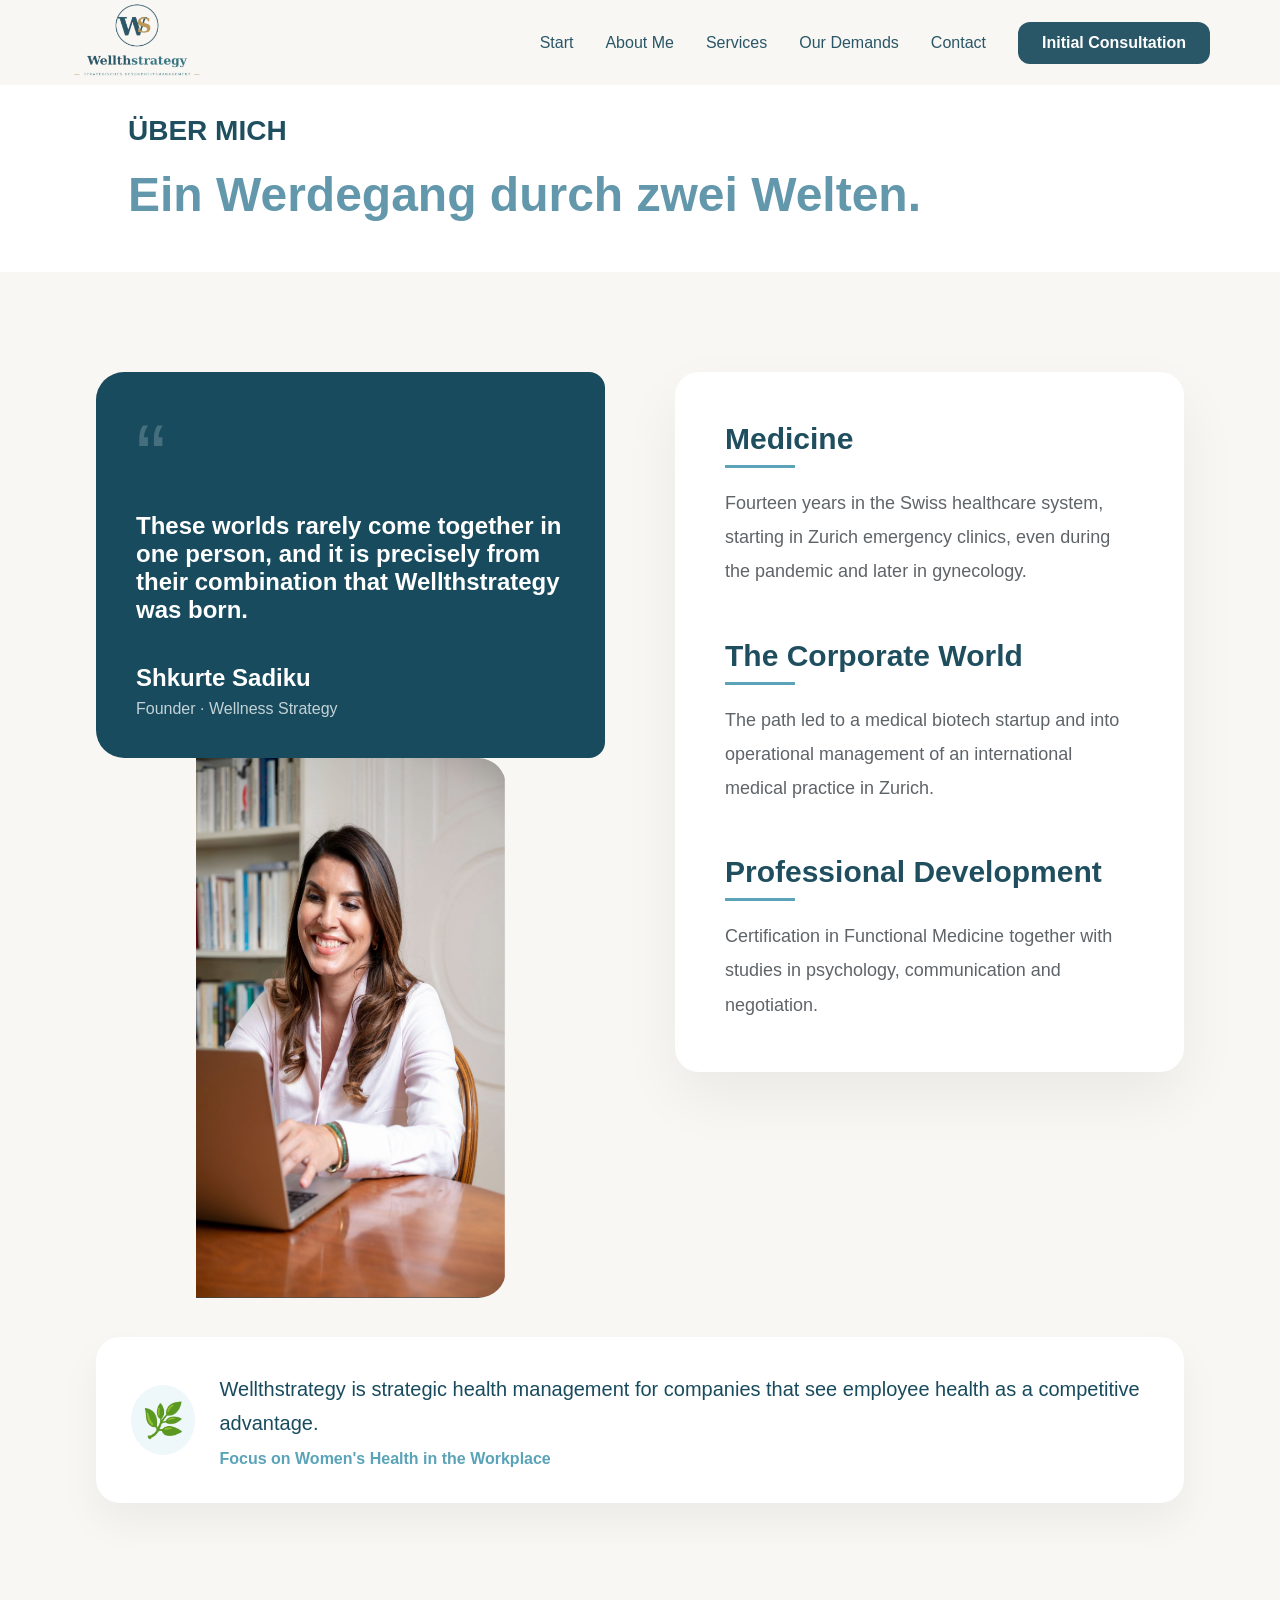
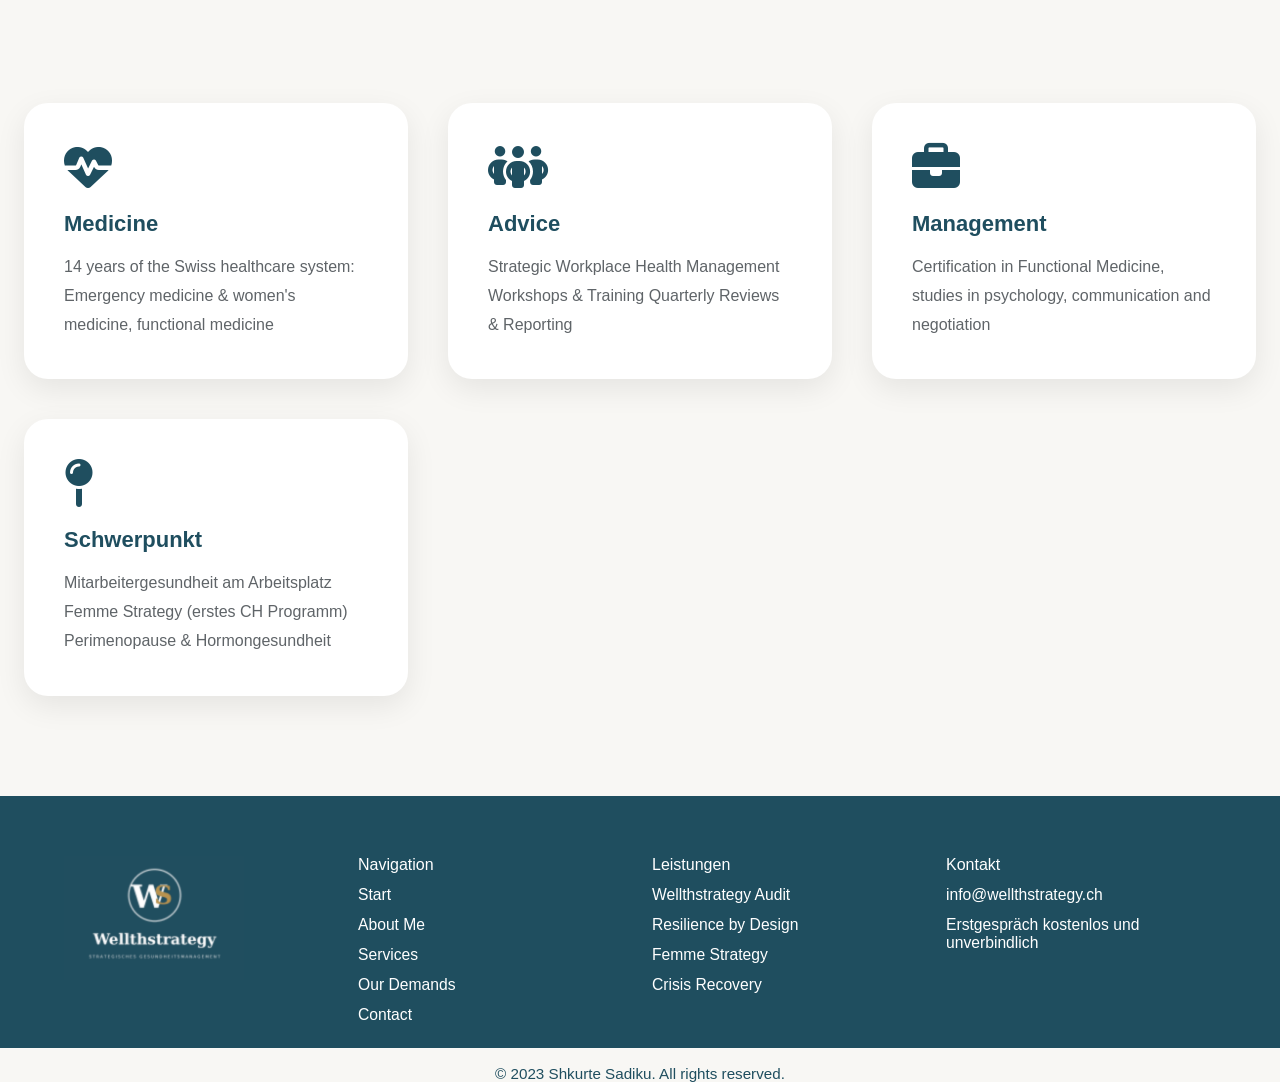
==== about.html @ 0d8b5132 "finished about page" ====
<!DOCTYPE html>
<html lang="en">

<head>
    <meta charset="UTF-8">
    <meta name="viewport" content="width=device-width, initial-scale=1.0">
    <title>WellthStrategy</title>
    <link rel="stylesheet" href="./css/style.css">
    <link rel="preconnect" href="https://fonts.googleapis.com">
    <link rel="preconnect" href="https://fonts.gstatic.com" crossorigin>
    <link href="https://fonts.googleapis.com/css2?family=Inter:wght@400;500;600;700;800&display=swap" rel="stylesheet">
    <link rel="stylesheet" href="https://cdnjs.cloudflare.com/ajax/libs/font-awesome/6.5.1/css/all.min.css" />
</head>

<body>

    <header class="header">
        <div class="logo">
            <img src="./images/Screenshot 2026-07-01 at 15.23.48.png" alt="Logo">
        </div>
        <input type="checkbox" id="menu-toggle" class="menu-checkbox">
        <label for="menu-toggle" class="menu-toggle" aria-label="Open navigation">
            <i class="fa-solid fa-bars"></i>
        </label>
        <div class="navBar">
            <div class="container">
                <div class="row">
                    <div class="col">
                        <a href="./index.html">Start</a>
                        <a href="./about.html">About Me</a>
                        <a href="./services.html">Services</a>
                        <a href="./demands.html">Our Demands</a>
                        <a href="./contact.html">Contact</a>

                        <a href="./contact.html" class="btn">Initial Consultation</a>
                    </div>
                </div>
            </div>
        </div>
    </header>

    <div class="about">
        <h2>ÜBER MICH</h2>
        <h1>Ein Werdegang durch zwei Welten.</h1>
    </div>



    <section class="about-founder">
        <div class="container">

            <!-- LEFT SIDE -->
            <div class="left">

                <div class="quote-card">
                    <span class="quote-icon">“</span>

                    <h2>
                        These worlds rarely come together in one person,
                        and it is precisely from their combination that
                        Wellthstrategy was born.
                    </h2>

                    <div class="author">
                        <h3>Shkurte Sadiku</h3>
                        <p>Founder · Wellness Strategy</p>
                    </div>
                </div>



                <div class="image-card">
                    <img src="./images/Screenshot 2026-07-01 at 15.16.20.png" alt="Shkurte Sadiku">
                </div>




            </div>

            <!-- RIGHT SIDE -->
            <div class="right">

                <div class="content-box">

                    <div class="section">
                        <h3>Medicine</h3>

                        <p>
                            Fourteen years in the Swiss healthcare system,
                            starting in Zurich emergency clinics, even during
                            the pandemic and later in gynecology.
                        </p>
                    </div>

                    <div class="section">
                        <h3>The Corporate World</h3>

                        <p>
                            The path led to a medical biotech startup and
                            into operational management of an international
                            medical practice in Zurich.
                        </p>
                    </div>

                    <div class="section">
                        <h3>Professional Development</h3>

                        <p>
                            Certification in Functional Medicine together
                            with studies in psychology, communication and
                            negotiation.
                        </p>
                    </div>

                </div>


            </div>

        </div>


        <div class="mission-card">

            <div class="icon">
                🌿
            </div>

            <div>

                <p>
                    Wellthstrategy is strategic health management
                    for companies that see employee health as
                    a competitive advantage.
                </p>

                <small>
                    Focus on Women's Health in the Workplace
                </small>

            </div>

        </div>
    </section>



    <section class="skills">
        <div class="container">
            <div class="row">
                <div class="col">
                    <i class="fa-solid fa-heart-pulse"></i>
                    <h4>medicine</h4>
                    <p>14 years of the Swiss healthcare system:
                        Emergency medicine & women's medicine,
                        functional medicine</p>

                </div>
                <div class="col">
                    <i class="fa-solid fa-people-group"></i>
                    <h4>Advice</h4>
                    <p>Strategic Workplace Health Management
                        Workshops & Training
                        Quarterly Reviews & Reporting</p>
                </div>
                <div class="col">
                    <i class="fa-solid fa-briefcase"></i>
                    <h4>Management </h4>
                    <p>Certification in Functional Medicine, studies in psychology, communication and negotiation</p>
                </div>
                <div class="col">
                    <i class="fa-solid fa-map-pin"></i>
                    <h4>Schwerpunkt</h4>
                    <p>Mitarbeitergesundheit am Arbeitsplatz
                        Femme Strategy (erstes CH Programm)
                        Perimenopause & Hormongesundheit</p>
                </div>
            </div>
        </div>
    </section>
    




    <footer>
        <div class="container">
            <div class="row">
                <div class="col">
                    <img src="./images/Screenshot 2026-07-01 at 18.29.43.png" alt="Logo">
                </div>
                <div class="col">Navigation
                    <a href="./index.html">Start</a>
                    <a href="./about.html">About Me</a>
                    <a href="./services.html">Services</a>
                    <a href="./demands.html">Our Demands</a>
                    <a href="./contact.html">Contact</a>


                </div>
                <div class="col">Leistungen
                    <a href="./services.html">Wellthstrategy Audit</a>
                    <a href="./services.html">Resilience by Design</a>
                    <a href="./services.html">Femme Strategy</a>
                    <a href="./services.html">Crisis Recovery</a>
                </div>
                <div class="col">Kontakt
                    <p>info@wellthstrategy.ch</p>
                    <p>Erstgespräch kostenlos und unverbindlich</p>
                </div>
            </div>
        </div>




    </footer>
    <div class="rights">
        <p>&copy; 2023 Shkurte Sadiku. All rights reserved.</p>
    </div>





</body>

</html>
---- css/style.css ----
* {
  font-family: "Satoshi", sans-serif;
  margin: 0;
  padding: 0;
  box-sizing: border-box;
}

.header {
  display: flex;
  justify-content: space-between;
  align-items: center;
  position: sticky;
  top: 0;
  z-index: 1000;
  background-color: #f8f7f4;
  opacity: 0.95;
  padding: 0 70px;
}
.header .logo {
  width: 130px;
  height: 85px;
}
.header .logo img {
  width: 100%;
  height: 100%;
}
.header .navBar .col {
  display: flex;
  align-items: center;
  justify-content: space-between;
  gap: 2rem;
}
.header .navBar a {
  text-decoration: none;
  color: #1f4e5f;
  font-weight: 500;
  transition: color 0.3s ease;
  position: relative;
  display: inline-block;
}
.header .navBar a::after {
  content: "";
  position: absolute;
  bottom: -2px;
  left: 50%;
  width: 0;
  height: 2px;
  background-color: #1c4858;
  transition: all 0.3s ease;
  transform: translateX(-50%);
}
.header .navBar a:hover {
  color: #1c4858;
}
.header .navBar a:hover::after {
  width: 100%;
}
.header .navBar .btn {
  display: inline-block;
  padding: 12px 24px;
  background-color: #1f4e5f;
  color: #fff;
  border-radius: 12px;
  text-decoration: none;
  font-weight: 600;
  transition: all 0.3s ease;
}
.header .navBar .btn:hover {
  background-color: #1c4858;
  color: #fff;
  transform: translateY(-2px);
}

.menu-checkbox {
  display: none;
}

.menu-toggle {
  display: none;
  color: #1f4e5f;
  cursor: pointer;
  font-size: 1.7rem;
}

.introduction .container {
  padding: 0 70px;
}
.introduction .container .row {
  display: flex;
  justify-content: space-between;
  align-items: center;
  gap: 2rem;
  margin-top: 5rem;
}
.introduction .container .row .col {
  flex: 1;
}
.introduction .container .row .col h2 {
  font-size: 16px;
  color: #898787;
  margin-bottom: 1rem;
}
.introduction .container .row .col h1 {
  font-size: 3rem;
  color: #1f4e5f;
  margin-bottom: 1rem;
}
.introduction .container .row .col h1 span {
  color: #6397ab;
}
.introduction .container .row .col p {
  font-size: 1.2rem;
  color: #333;
  line-height: 1.6;
}
.introduction .container .row .col .btn {
  display: inline-block;
  padding: 12px 24px;
  background-color: #1f4e5f;
  color: #fff;
  border-radius: 12px;
  text-decoration: none;
  font-weight: 600;
  transition: all 0.3s ease;
}
.introduction .container .row .col .btn:hover {
  background-color: #1c4858;
  color: #fff;
  transform: translateY(-2px);
}
.introduction .container .row .col .btnn {
  border: 2px solid #1f4e5f;
  color: #1f4e5f;
  padding: 12px 24px;
  border-radius: 12px;
  text-decoration: none;
  font-weight: 600;
  transition: all 0.3s ease;
}
.introduction .container .row .col .btnn:hover {
  background-color: #1c4858;
  color: #fff;
  transform: translateY(-2px);
}
.introduction .container .row img {
  width: 700px;
  height: 470px;
}

.causes {
  background-color: #f8f7f4;
  padding: 6rem 0;
}
.causes .conatiner {
  width: 80%;
  margin: 0 auto;
}
.causes .conatiner h2 {
  font-size: 2.5rem;
  color: #1f4e5f;
  text-align: center;
  margin-bottom: 2rem;
}
.causes .conatiner .row {
  display: grid;
  grid-template-columns: repeat(4, minmax(0, 1fr));
  gap: 1.5rem;
}
.causes .conatiner .row .col {
  background: #ffffff;
  border-radius: 30px;
  padding: 2.2rem;
  box-shadow: 0 18px 50px rgba(31, 78, 95, 0.08);
  min-height: 280px;
  display: flex;
  flex-direction: column;
  justify-content: space-between;
  transition: transform 0.3s ease, box-shadow 0.3s ease;
}
.causes .conatiner .row .col:hover {
  transform: translateY(-8px);
  box-shadow: 0 26px 60px rgba(31, 78, 95, 0.12);
}
.causes .conatiner .row .col i {
  font-size: 2.2rem;
  color: #1f4e5f;
  margin-bottom: 1rem;
  text-align: center;
}
.causes .conatiner .row .col h2 {
  font-size: 2rem;
  color: #1f4e5f;
  margin-bottom: 1rem;
}
.causes .conatiner .row .col p {
  font-size: 1rem;
  color: #333;
  line-height: 1.7;
  margin-bottom: 1rem;
  text-align: center;
}
.causes .conatiner .row .col p span {
  color: #6397ab;
  font-weight: 700;
}
.causes .conatiner .row .col h6 {
  font-size: 0.95rem;
  color: #898787;
  margin-top: 1rem;
}

.services {
  background-color: #f8f7f4;
  padding: 6rem 0;
}
.services h6 {
  font-size: 0.9rem;
  color: #1f4e5f;
  text-transform: uppercase;
  letter-spacing: 2px;
  margin-bottom: 1rem;
  text-align: center;
}
.services .container {
  width: 80%;
  margin: 0 auto;
}
.services .container .button a {
  text-decoration: none;
  color: #f8f7f4;
  background-color: #1f4e5f;
  padding: 12px 24px;
  border-radius: 12px;
  font-weight: 600;
  transition: all 0.3s ease;
  display: grid;
  justify-items: center;
  margin-top: 40px;
}
.services .container .button a:hover {
  background-color: #1c4858;
  color: #fff;
  transform: translateY(-2px);
}
.services .container h2 {
  font-size: 2.8rem;
  color: #1f4e5f;
  margin-bottom: 2rem;
  text-align: center;
  line-height: 1.1;
}
.services .container .row {
  display: grid;
  grid-template-columns: repeat(4, minmax(0, 1fr));
  gap: 1.75rem;
  margin-top: 2rem;
}
.services .container .row .col {
  background: #ffffff;
  border-radius: 30px;
  padding: 2.2rem;
  box-shadow: 0 18px 50px rgba(31, 78, 95, 0.08);
  transition: transform 0.3s ease, box-shadow 0.3s ease;
  display: flex;
  flex-direction: column;
  gap: 1rem;
}
.services .container .row .col:hover {
  transform: translateY(-8px);
  box-shadow: 0 26px 60px rgba(31, 78, 95, 0.12);
}
.services .container .row .col p:first-of-type {
  color: #6397ab;
  font-weight: 700;
  font-size: 0.95rem;
  letter-spacing: 0.6px;
  text-transform: uppercase;
  margin-bottom: 0.5rem;
}
.services .container .row .col h4 {
  color: #1f4e5f;
  font-size: 1.5rem;
  margin: 0;
  line-height: 1.2;
}
.services .container .row .col p {
  color: #4a4a4a;
  line-height: 1.8;
  font-size: 0.98rem;
  margin: 0;
}

.line {
  color: #1f4e5f;
  background-color: #fff;
  padding: 20px 0;
  display: flex;
  justify-content: center;
  align-items: center;
  font-weight: 600;
}
.line span {
  font-size: 1.2rem;
  color: #1f4e5f;
}

.hero {
  background: radial-gradient(circle at top, #1f4e5f, #f8f7f4);
  color: white;
  min-height: 100vh;
  display: flex;
  align-items: center;
  justify-content: center;
  padding: 20px;
}
.hero__container {
  max-width: 1400px;
  margin: 0 auto;
  text-align: center;
}
.hero__top {
  margin-bottom: 60px;
}
.hero__top .small-title {
  letter-spacing: 2px;
  font-size: 12px;
  opacity: 0.7;
}
.hero__top h1 {
  font-size: 48px;
  line-height: 1.2;
}
.hero__top h1 span {
  color: #1f4e5f;
}
.hero__top p {
  max-width: 600px;
  margin: 20px auto;
  opacity: 0.8;
}
.hero__center {
  position: relative;
  display: grid;
  grid-template-columns: 1fr 300px 1fr;
  grid-template-rows: 1fr 1fr;
  align-items: center;
  gap: 40px;
  min-height: 500px;
}
.hero__image {
  grid-column: 2;
  grid-row: 1/span 2;
  position: relative;
  z-index: 2;
}
.hero__image img {
  display: flex;
  justify-content: center;
  align-items: center;
  width: 280px;
  border-radius: 20px;
  box-shadow: 0 20px 50px rgba(0, 0, 0, 0.4);
}
.hero .card {
  background: rgba(255, 255, 255, 0.06);
  padding: 20px;
  border-radius: 14px;
  text-align: left;
  backdrop-filter: blur(10px);
  max-width: 260px;
}
.hero .card h3 {
  margin: 10px 0 5px;
  font-size: 16px;
}
.hero .card p {
  font-size: 13px;
  opacity: 0.8;
}
.hero .card .icon {
  width: 35px;
  height: 35px;
  border-radius: 50%;
  background: rgba(127, 211, 255, 0.2);
  display: flex;
  align-items: center;
  justify-content: center;
}
.hero .card--leftTop {
  grid-column: 1;
  grid-row: 1;
}
.hero .card--leftBottom {
  grid-column: 1;
  grid-row: 2;
}
.hero .card--rightTop {
  grid-column: 3;
  grid-row: 1;
}
.hero .card--rightBottom {
  grid-column: 3;
  grid-row: 2;
}
.hero__bottom {
  margin-top: 60px;
}
.hero__bottom .btn {
  text-decoration: none;
  color: #fff;
  background: #1f4e5f;
  border: none;
  padding: 14px 28px;
  border-radius: 30px;
  font-weight: bold;
  cursor: pointer;
  transition: 0.3s;
}
.hero__bottom .btn:hover {
  background: #1c4858;
}

.values {
  padding: 100px 0;
  position: relative;
  background: linear-gradient(135deg, #1f4e5f 0%, #f8f7f4 100%);
  color: #f6fbff;
  overflow: hidden;
}
.values::before {
  content: "";
  position: absolute;
  inset: 0;
  background: radial-gradient(circle at top left, rgba(127, 211, 255, 0.18), transparent 45%);
  pointer-events: none;
}
.values .container {
  position: relative;
  z-index: 1;
  max-width: 1200px;
  margin: 0 auto;
  padding: 0 24px;
}
.values .row {
  display: grid;
  grid-template-columns: 1.1fr 0.9fr;
  gap: 32px;
  align-items: start;
}
.values .col {
  background: rgba(255, 255, 255, 0.06);
  border: 1px solid rgba(255, 255, 255, 0.12);
  border-radius: 24px;
  padding: 36px;
  backdrop-filter: blur(12px);
  box-shadow: 0 20px 50px rgba(0, 0, 0, 0.25);
}
.values h2 {
  margin-bottom: 16px;
  font-size: clamp(2rem, 3.4vw, 2.6rem);
  font-weight: 700;
  color: #ffffff;
}
.values p {
  margin: 0;
  font-size: 1rem;
  line-height: 1.8;
  color: rgba(246, 251, 255, 0.84);
}
.values ul {
  list-style: none;
  padding: 0;
  margin: 0;
  display: grid;
  gap: 14px;
}
.values li {
  padding: 16px 18px;
  border-radius: 16px;
  background: rgba(255, 255, 255, 0.05);
  border-left: 3px solid #7fd7ff;
  color: rgba(246, 251, 255, 0.9);
  line-height: 1.7;
}
.values li strong {
  display: block;
  margin-bottom: 4px;
  color: #1f4e5f;
  font-weight: 700;
}

footer {
  background: #1f4e5f;
  color: #ffffff;
  padding: 60px 0 24px;
}
footer .container {
  max-width: 1200px;
  margin: 0 auto;
  padding: 0 24px;
}
footer .row {
  display: grid;
  grid-template-columns: repeat(4, minmax(0, 1fr));
  gap: 24px;
  align-items: start;
}
footer .col {
  display: flex;
  flex-direction: column;
  gap: 12px;
}
footer .col img {
  max-width: 180px;
  height: auto;
  display: block;
}
footer .col a,
footer .col p {
  color: #ffffff;
  text-decoration: none;
  font-size: 0.98rem;
}
footer .col a:hover {
  text-decoration: underline;
}
footer .col > a {
  display: block;
}
footer .col > p {
  margin: 0;
}

.rights {
  border-top: 1px solid rgba(255, 255, 255, 0.18);
  background-color: #f8f7f4;
  padding-top: 16px;
  text-align: center;
}
.rights p {
  margin: 0;
  color: #1f4e5f;
  font-size: 0.95rem;
}

@media (max-width: 1100px) {
  .header {
    padding: 0 32px;
  }
  .header .navBar .col {
    gap: 1.2rem;
  }
  .header .navBar .btn {
    padding: 10px 18px;
  }
  .introduction .container {
    padding: 0 32px;
  }
  .introduction .container .row img {
    width: 100%;
    max-width: 560px;
    height: auto;
  }
  .causes .conatiner,
  .services .container {
    width: 90%;
  }
  .causes .conatiner .row,
  .services .container .row {
    grid-template-columns: repeat(2, minmax(0, 1fr));
  }
  .hero__center {
    grid-template-columns: 1fr 260px 1fr;
    gap: 24px;
  }
}
@media (max-width: 768px) {
  .header {
    padding: 0 20px;
    min-height: 76px;
  }
  .header .logo {
    width: 105px;
    height: 68px;
  }
  .header .menu-toggle {
    display: flex;
    align-items: center;
    justify-content: center;
    width: 44px;
    height: 44px;
    border: 1px solid rgba(31, 78, 95, 0.18);
    border-radius: 10px;
    background: #ffffff;
  }
  .header .navBar {
    position: absolute;
    top: 100%;
    left: 0;
    width: 100%;
    background: #f8f7f4;
    box-shadow: 0 18px 38px rgba(31, 78, 95, 0.12);
    max-height: 0;
    overflow: hidden;
    transition: max-height 0.3s ease;
  }
  .header .navBar .container,
  .header .navBar .row {
    width: 100%;
  }
  .header .navBar .col {
    flex-direction: column;
    align-items: stretch;
    gap: 0;
    padding: 12px 20px 22px;
  }
  .header .navBar a {
    width: 100%;
    padding: 14px 0;
    border-bottom: 1px solid rgba(31, 78, 95, 0.12);
  }
  .header .navBar a::after {
    display: none;
  }
  .header .navBar .btn {
    margin-top: 12px;
    text-align: center;
    border-bottom: 0;
  }
  .header .menu-checkbox:checked ~ .navBar {
    max-height: 430px;
  }
  .introduction .container {
    padding: 0 20px;
  }
  .introduction .container .row {
    flex-direction: column;
    align-items: flex-start;
    margin-top: 2.5rem;
  }
  .introduction .container .row .col {
    width: 100%;
  }
  .introduction .container .row .col h1 {
    font-size: 2.2rem;
  }
  .introduction .container .row .col p {
    font-size: 1rem;
  }
  .introduction .container .row .col .btn,
  .introduction .container .row .col .btnn {
    display: block;
    width: 100%;
    margin-top: 12px;
    text-align: center;
  }
  .introduction .container .row img {
    width: 100%;
    height: auto;
  }
  .causes,
  .services {
    padding: 4rem 0;
  }
  .causes .conatiner {
    width: 90%;
  }
  .causes .conatiner h2 {
    font-size: 2rem;
  }
  .causes .conatiner .row {
    grid-template-columns: 1fr;
  }
  .causes .conatiner .row .col {
    min-height: auto;
    padding: 1.6rem;
    border-radius: 20px;
  }
  .services .container {
    width: 90%;
  }
  .services .container h2 {
    font-size: 2rem;
  }
  .services .container .row {
    grid-template-columns: 1fr;
  }
  .services .container .row .col {
    padding: 1.6rem;
    border-radius: 20px;
  }
  .line {
    padding: 16px 20px;
    text-align: center;
  }
  .hero {
    min-height: auto;
    padding: 70px 20px;
  }
  .hero__top {
    margin-bottom: 36px;
  }
  .hero__top h1 {
    font-size: 2.2rem;
  }
  .hero__center {
    display: flex;
    flex-direction: column;
    min-height: auto;
    gap: 18px;
  }
  .hero__image {
    order: -1;
  }
  .hero__image img {
    height: auto;
  }
  .hero .card {
    width: 100%;
    max-width: 100%;
    text-align: center;
  }
  .hero .card .icon {
    margin: 0 auto;
  }
  .hero__bottom {
    margin-top: 36px;
  }
  .values {
    padding: 70px 0;
  }
  .values .row {
    grid-template-columns: 1fr;
  }
  .values .col {
    padding: 24px;
    border-radius: 18px;
  }
  footer .row {
    grid-template-columns: 1fr 1fr;
  }
}
@media (max-width: 480px) {
  .header {
    padding: 0 16px;
  }
  .introduction .container .row .col h1,
  .hero__top h1 {
    font-size: 1.9rem;
  }
  .causes .conatiner h2,
  .services .container h2,
  .values h2 {
    font-size: 1.8rem;
  }
  footer {
    padding-top: 42px;
  }
  footer .row {
    grid-template-columns: 1fr;
  }
}
.about {
  width: 80%;
  margin: 0 auto;
  padding: 30px 0;
}
.about h2 {
  color: #1f4e5f;
  font-size: 28px;
  margin-bottom: 20px;
}
.about h1 {
  color: #6397ab;
  font-size: 48px;
  margin-bottom: 20px;
}
@media (max-width: 768px) {
  .about {
    width: 90%;
    padding: 20px 0;
  }
  .about h2 {
    font-size: 24px;
  }
  .about h1 {
    font-size: 36px;
  }
}
@media (max-width: 480px) {
  .about {
    width: 95%;
    padding: 15px 0;
  }
  .about h2 {
    font-size: 20px;
    margin-bottom: 15px;
  }
  .about h1 {
    font-size: 28px;
    margin-bottom: 15px;
  }
}

.about-founder {
  padding: 100px 0;
  background: #f8f7f4;
}
.about-founder .container {
  width: 85%;
  margin: auto;
  display: grid;
  grid-template-columns: 1fr 1fr;
  gap: 70px;
  align-items: start;
}
@media (max-width: 768px) {
  .about-founder .container {
    width: 90%;
    grid-template-columns: 1fr;
    gap: 40px;
  }
}
@media (max-width: 480px) {
  .about-founder .container {
    width: 95%;
    gap: 30px;
    padding: 0 16px;
  }
}
.about-founder .container .left {
  display: flex;
  justify-content: space-between;
  align-items: center;
  flex-direction: column;
}
.about-founder .container .left .quote-card {
  background: #184b5d;
  color: white;
  padding: 40px;
  border-radius: 28px 16px 16px 28px;
}
.about-founder .container .left .quote-card .quote-icon {
  font-size: 90px;
  line-height: 1;
  opacity: 0.2;
}
.about-founder .container .left .quote-card h2 {
  margin-top: 10px;
  font-weight: 600;
}
.about-founder .container .left .quote-card .author {
  margin-top: 40px;
}
.about-founder .container .left .quote-card .author h3 {
  margin-bottom: 8px;
  font-size: 24px;
}
.about-founder .container .left .quote-card .author p {
  color: #c4d2d8;
}
@media (max-width: 768px) {
  .about-founder .container .left .quote-card {
    border-radius: 28px 28px 28px 28px;
    padding: 30px;
    font-size: 18px;
  }
}
@media (max-width: 480px) {
  .about-founder .container .left .quote-card {
    padding: 20px;
    font-size: 16px;
  }
  .about-founder .container .left .quote-card .quote-icon {
    font-size: 60px;
  }
  .about-founder .container .left .quote-card .author h3 {
    font-size: 18px;
  }
}
.about-founder .container .left .image-card img {
  width: 310px;
  height: 540px;
  border-radius: 0 28px 28px 0;
}
@media (max-width: 768px) {
  .about-founder .container .left .image-card img {
    width: 100%;
    height: auto;
    border-radius: 28px;
  }
}
.about-founder .container .right .content-box {
  background: white;
  padding: 50px;
  border-radius: 24px;
  box-shadow: 0 25px 60px rgba(0, 0, 0, 0.06);
}
@media (max-width: 768px) {
  .about-founder .container .right .content-box {
    padding: 30px;
  }
}
@media (max-width: 480px) {
  .about-founder .container .right .content-box {
    padding: 20px;
  }
}
.about-founder .container .right .content-box .section {
  margin-bottom: 50px;
}
.about-founder .container .right .content-box .section:last-child {
  margin-bottom: 0;
}
.about-founder .container .right .content-box .section h3 {
  color: #1f4e5f;
  font-size: 30px;
  margin-bottom: 18px;
  position: relative;
  padding-bottom: 12px;
}
.about-founder .container .right .content-box .section h3::after {
  content: "";
  position: absolute;
  left: 0;
  bottom: 0;
  width: 70px;
  height: 3px;
  background: #5aa3b8;
}
@media (max-width: 768px) {
  .about-founder .container .right .content-box .section h3 {
    font-size: 24px;
  }
}
@media (max-width: 480px) {
  .about-founder .container .right .content-box .section h3 {
    font-size: 20px;
    margin-bottom: 12px;
  }
}
.about-founder .container .right .content-box .section p {
  color: #5f6468;
  line-height: 1.9;
  font-size: 18px;
}
@media (max-width: 768px) {
  .about-founder .container .right .content-box .section p {
    font-size: 16px;
  }
}
@media (max-width: 480px) {
  .about-founder .container .right .content-box .section p {
    font-size: 14px;
    line-height: 1.7;
  }
}
.about-founder .mission-card {
  width: 85%;
  margin: 0 auto;
  margin-top: 35px;
  background: white;
  border-radius: 24px;
  padding: 35px;
  display: flex;
  gap: 25px;
  align-items: center;
  box-shadow: 0 20px 40px rgba(0, 0, 0, 0.05);
}
@media (max-width: 768px) {
  .about-founder .mission-card {
    width: 90%;
    padding: 25px;
  }
}
@media (max-width: 480px) {
  .about-founder .mission-card {
    width: 95%;
    flex-direction: column;
    text-align: center;
    padding: 20px;
    gap: 15px;
  }
}
.about-founder .mission-card .icon {
  width: 70px;
  height: 70px;
  border-radius: 50%;
  background: #eef7fa;
  display: flex;
  justify-content: center;
  align-items: center;
  font-size: 34px;
}
@media (max-width: 480px) {
  .about-founder .mission-card .icon {
    width: 60px;
    height: 60px;
    font-size: 28px;
  }
}
.about-founder .mission-card p {
  font-size: 20px;
  color: #184b5d;
  line-height: 1.7;
  font-weight: 500;
  margin-bottom: 10px;
}
@media (max-width: 768px) {
  .about-founder .mission-card p {
    font-size: 18px;
  }
}
@media (max-width: 480px) {
  .about-founder .mission-card p {
    font-size: 16px;
  }
}
.about-founder .mission-card small {
  color: #5aa3b8;
  font-size: 16px;
  font-weight: 600;
}
@media (max-width: 480px) {
  .about-founder .mission-card small {
    font-size: 14px;
  }
}

.skills {
  padding: 100px 0;
  background: #f8f7f4;
}
@media (max-width: 768px) {
  .skills {
    padding: 60px 0;
  }
}
@media (max-width: 480px) {
  .skills {
    padding: 40px 0;
  }
}
.skills .container {
  margin: 0 auto;
  padding: 0 24px;
}
@media (max-width: 480px) {
  .skills .container {
    padding: 0 16px;
  }
}
.skills .row {
  display: grid;
  grid-template-columns: repeat(auto-fit, minmax(280px, 1fr));
  gap: 40px;
}
@media (max-width: 768px) {
  .skills .row {
    grid-template-columns: 1fr;
    gap: 30px;
  }
}
@media (max-width: 480px) {
  .skills .row {
    grid-template-columns: 1fr;
    gap: 20px;
  }
}
.skills .col {
  background: white;
  padding: 40px;
  border-radius: 24px;
  box-shadow: 0 10px 30px rgba(0, 0, 0, 0.08);
  display: flex;
  flex-direction: column;
  align-items: flex-start;
  transition: all 0.3s ease;
}
@media (max-width: 768px) {
  .skills .col {
    padding: 30px;
  }
}
@media (max-width: 480px) {
  .skills .col {
    padding: 20px;
  }
}
.skills .col:hover {
  transform: translateY(-8px);
  box-shadow: 0 20px 50px rgba(0, 0, 0, 0.12);
}
.skills .col i {
  font-size: 48px;
  color: #1f4e5f;
  margin-bottom: 20px;
}
@media (max-width: 480px) {
  .skills .col i {
    font-size: 36px;
    margin-bottom: 15px;
  }
}
.skills .col h4 {
  color: #1f4e5f;
  font-size: 22px;
  font-weight: 600;
  margin-bottom: 16px;
  text-transform: capitalize;
}
@media (max-width: 768px) {
  .skills .col h4 {
    font-size: 20px;
  }
}
@media (max-width: 480px) {
  .skills .col h4 {
    font-size: 18px;
    margin-bottom: 12px;
  }
}
.skills .col p {
  color: #5f6468;
  font-size: 16px;
  line-height: 1.8;
  margin: 0;
}
@media (max-width: 768px) {
  .skills .col p {
    font-size: 15px;
  }
}
@media (max-width: 480px) {
  .skills .col p {
    font-size: 14px;
    line-height: 1.6;
  }
}

/*# sourceMappingURL=style.css.map */
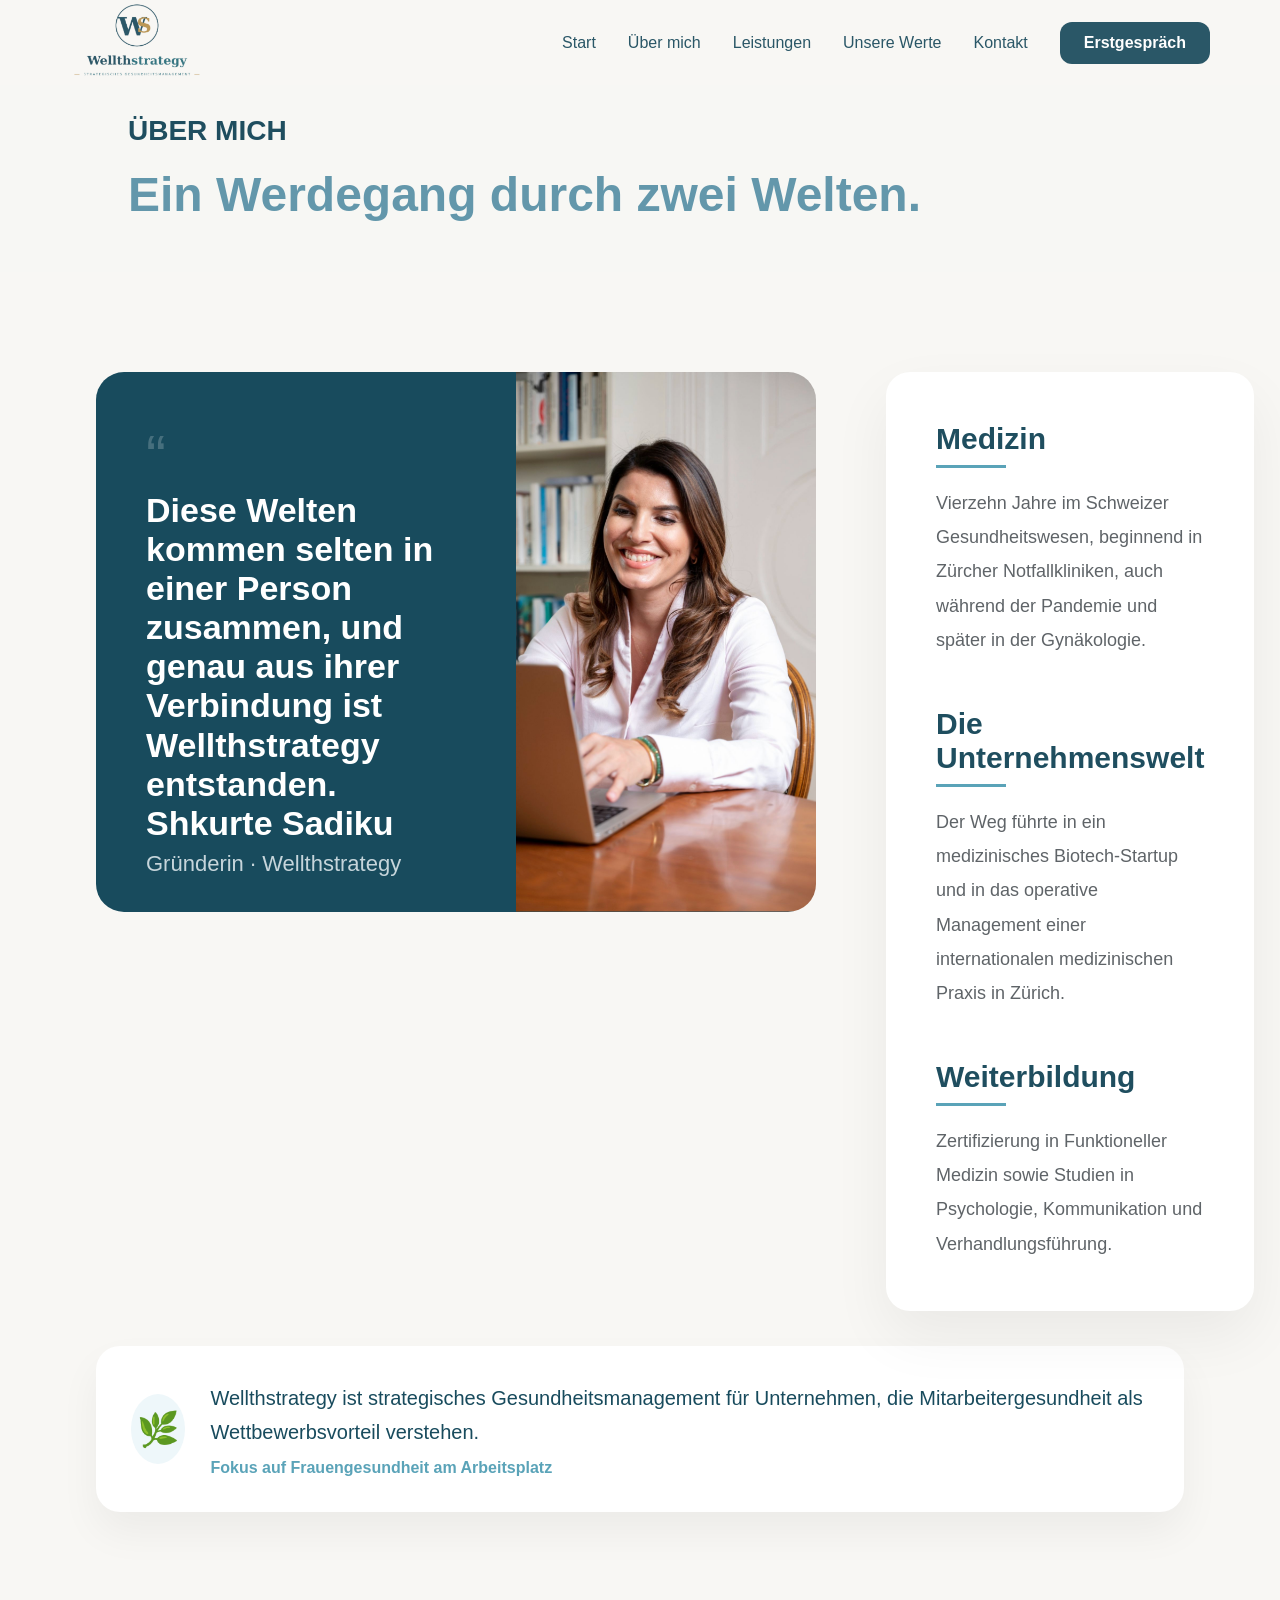
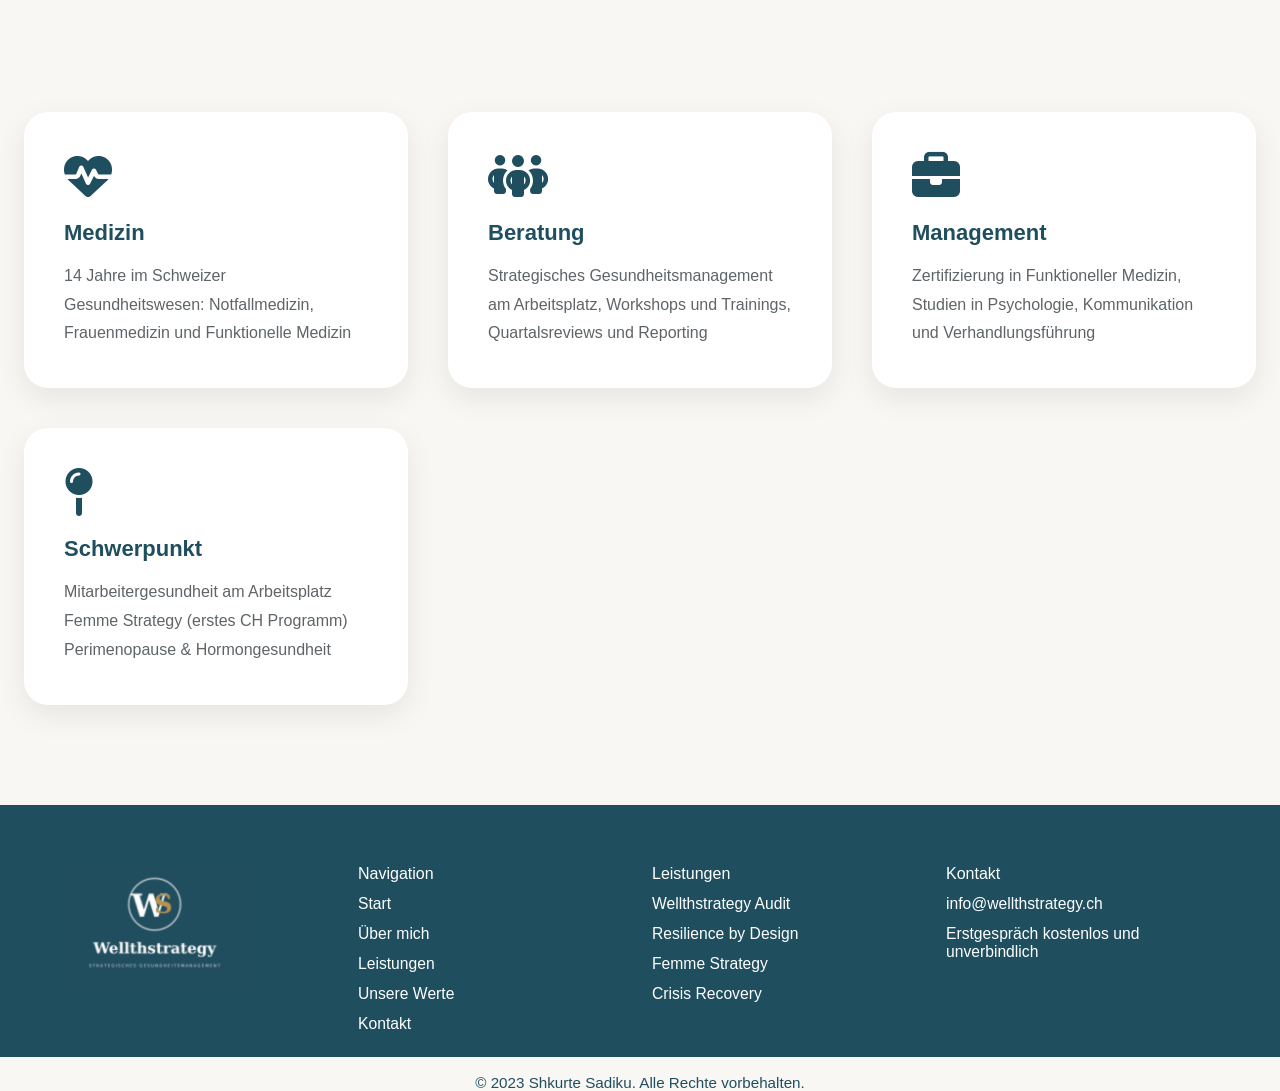
==== commit 4a4d966d: "added some finishing touches" ====
--- a/about.html
+++ b/about.html
@@ -1,5 +1,5 @@
 <!DOCTYPE html>
-<html lang="en">
+<html lang="de">
 
 <head>
     <meta charset="UTF-8">
@@ -19,7 +19,7 @@
             <img src="./images/Screenshot 2026-07-01 at 15.23.48.png" alt="Logo">
         </div>
         <input type="checkbox" id="menu-toggle" class="menu-checkbox">
-        <label for="menu-toggle" class="menu-toggle" aria-label="Open navigation">
+        <label for="menu-toggle" class="menu-toggle" aria-label="Navigation öffnen">
             <i class="fa-solid fa-bars"></i>
         </label>
         <div class="navBar">
@@ -27,12 +27,12 @@
                 <div class="row">
                     <div class="col">
                         <a href="./index.html">Start</a>
-                        <a href="./about.html">About Me</a>
-                        <a href="./services.html">Services</a>
-                        <a href="./demands.html">Our Demands</a>
-                        <a href="./contact.html">Contact</a>
-
-                        <a href="./contact.html" class="btn">Initial Consultation</a>
+                        <a href="./about.html">Über mich</a>
+                        <a href="./services.html">Leistungen</a>
+                        <a href="./demands.html">Unsere Werte</a>
+                        <a href="./contact.html">Kontakt</a>
+
+                        <a href="./contact.html" class="btn">Erstgespräch</a>
                     </div>
                 </div>
             </div>
@@ -49,67 +49,64 @@
     <section class="about-founder">
         <div class="container">
 
-            <!-- LEFT SIDE -->
-            <div class="left">
-
-                <div class="quote-card">
-                    <span class="quote-icon">“</span>
-
-                    <h2>
-                        These worlds rarely come together in one person,
-                        and it is precisely from their combination that
-                        Wellthstrategy was born.
-                    </h2>
-
-                    <div class="author">
-                        <h3>Shkurte Sadiku</h3>
-                        <p>Founder · Wellness Strategy</p>
-                    </div>
-                </div>
-
-
-
-                <div class="image-card">
-                    <img src="./images/Screenshot 2026-07-01 at 15.16.20.png" alt="Shkurte Sadiku">
-                </div>
-
-
-
-
-            </div>
-
-            <!-- RIGHT SIDE -->
+            <!-- linke seite  -->
+<div class="left">
+
+    <div class="quote-card">
+
+        <span class="quote-icon">“</span>
+
+        <h2>
+            Diese Welten kommen selten in einer Person zusammen,
+            und genau aus ihrer Verbindung ist
+            Wellthstrategy entstanden.
+        </h2>
+
+        <div class="author">
+            <h3>Shkurte Sadiku</h3>
+            <p>Gründerin · Wellthstrategy</p>
+        </div>
+
+    </div>
+
+    <div class="image-card">
+        <img src="./images/Screenshot 2026-07-01 at 15.16.20.png" alt="">
+    </div>
+
+</div>
+
+            <!-- Rechte Seite -->
             <div class="right">
 
                 <div class="content-box">
 
                     <div class="section">
-                        <h3>Medicine</h3>
+                        <h3>Medizin</h3>
 
                         <p>
-                            Fourteen years in the Swiss healthcare system,
-                            starting in Zurich emergency clinics, even during
-                            the pandemic and later in gynecology.
+                            Vierzehn Jahre im Schweizer Gesundheitswesen,
+                            beginnend in Zürcher Notfallkliniken, auch während
+                            der Pandemie und später in der Gynäkologie.
                         </p>
                     </div>
 
                     <div class="section">
-                        <h3>The Corporate World</h3>
+                        <h3>Die Unternehmenswelt</h3>
 
                         <p>
-                            The path led to a medical biotech startup and
-                            into operational management of an international
-                            medical practice in Zurich.
+                            Der Weg führte in ein medizinisches Biotech-Startup
+                            und in das operative Management einer internationalen
+                            medizinischen Praxis in Zürich.
                         </p>
                     </div>
 
                     <div class="section">
-                        <h3>Professional Development</h3>
+                        <h3>Weiterbildung</h3>
 
                         <p>
-                            Certification in Functional Medicine together
-                            with studies in psychology, communication and
-                            negotiation.
+                            Zertifizierung in Funktioneller Medizin sowie
+                            Studien in Psychologie, Kommunikation und
+                            Verhandlungsführung.
                         </p>
                     </div>
 
@@ -130,13 +127,13 @@
             <div>
 
                 <p>
-                    Wellthstrategy is strategic health management
-                    for companies that see employee health as
-                    a competitive advantage.
+                    Wellthstrategy ist strategisches Gesundheitsmanagement
+                    für Unternehmen, die Mitarbeitergesundheit als
+                    Wettbewerbsvorteil verstehen.
                 </p>
 
                 <small>
-                    Focus on Women's Health in the Workplace
+                    Fokus auf Frauengesundheit am Arbeitsplatz
                 </small>
 
             </div>
@@ -151,23 +148,23 @@
             <div class="row">
                 <div class="col">
                     <i class="fa-solid fa-heart-pulse"></i>
-                    <h4>medicine</h4>
-                    <p>14 years of the Swiss healthcare system:
-                        Emergency medicine & women's medicine,
-                        functional medicine</p>
+                    <h4>Medizin</h4>
+                    <p>14 Jahre im Schweizer Gesundheitswesen:
+                        Notfallmedizin, Frauenmedizin
+                        und Funktionelle Medizin</p>
 
                 </div>
                 <div class="col">
                     <i class="fa-solid fa-people-group"></i>
-                    <h4>Advice</h4>
-                    <p>Strategic Workplace Health Management
-                        Workshops & Training
-                        Quarterly Reviews & Reporting</p>
+                    <h4>Beratung</h4>
+                    <p>Strategisches Gesundheitsmanagement am Arbeitsplatz,
+                        Workshops und Trainings,
+                        Quartalsreviews und Reporting</p>
                 </div>
                 <div class="col">
                     <i class="fa-solid fa-briefcase"></i>
-                    <h4>Management </h4>
-                    <p>Certification in Functional Medicine, studies in psychology, communication and negotiation</p>
+                    <h4>Management</h4>
+                    <p>Zertifizierung in Funktioneller Medizin, Studien in Psychologie, Kommunikation und Verhandlungsführung</p>
                 </div>
                 <div class="col">
                     <i class="fa-solid fa-map-pin"></i>
@@ -192,10 +189,10 @@
                 </div>
                 <div class="col">Navigation
                     <a href="./index.html">Start</a>
-                    <a href="./about.html">About Me</a>
-                    <a href="./services.html">Services</a>
-                    <a href="./demands.html">Our Demands</a>
-                    <a href="./contact.html">Contact</a>
+                    <a href="./about.html">Über mich</a>
+                    <a href="./services.html">Leistungen</a>
+                    <a href="./demands.html">Unsere Werte</a>
+                    <a href="./contact.html">Kontakt</a>
 
 
                 </div>
@@ -217,7 +214,7 @@
 
     </footer>
     <div class="rights">
-        <p>&copy; 2023 Shkurte Sadiku. All rights reserved.</p>
+        <p>&copy; 2023 Shkurte Sadiku. Alle Rechte vorbehalten.</p>
     </div>
 
 
@@ -226,4 +223,4 @@
 
 </body>
 
-</html>+</html>
--- a/css/style.css
+++ b/css/style.css
@@ -713,6 +713,7 @@
     order: -1;
   }
   .hero__image img {
+    width: min(100%, 260px);
     height: auto;
   }
   .hero .card {
@@ -830,64 +831,56 @@
 }
 .about-founder .container .left {
   display: flex;
-  justify-content: space-between;
-  align-items: center;
+  justify-content: center;
+  align-items: stretch;
+  gap: 0;
+}
+.about-founder .container .quote-card {
+  width: 420px;
+  height: 540px;
+  background: #184b5d;
+  color: #fff;
+  padding: 50px;
+  border-radius: 28px 0 0 28px;
+  display: flex;
   flex-direction: column;
 }
-.about-founder .container .left .quote-card {
-  background: #184b5d;
-  color: white;
-  padding: 40px;
-  border-radius: 28px 16px 16px 28px;
-}
-.about-founder .container .left .quote-card .quote-icon {
-  font-size: 90px;
-  line-height: 1;
+.about-founder .container .quote-card .quote-icon {
+  font-size: 60px;
   opacity: 0.2;
 }
-.about-founder .container .left .quote-card h2 {
-  margin-top: 10px;
-  font-weight: 600;
-}
-.about-founder .container .left .quote-card .author {
-  margin-top: 40px;
-}
-.about-founder .container .left .quote-card .author h3 {
+.about-founder .container .quote-card h2 {
+  font-size: 34px;
+  line-height: 1.15;
+  font-weight: 700;
+  flex: 1;
+}
+.about-founder .container .quote-card .author h3 {
+  font-size: 34px;
   margin-bottom: 8px;
-  font-size: 24px;
-}
-.about-founder .container .left .quote-card .author p {
-  color: #c4d2d8;
-}
-@media (max-width: 768px) {
-  .about-founder .container .left .quote-card {
-    border-radius: 28px 28px 28px 28px;
-    padding: 30px;
-    font-size: 18px;
-  }
-}
-@media (max-width: 480px) {
-  .about-founder .container .left .quote-card {
-    padding: 20px;
-    font-size: 16px;
-  }
-  .about-founder .container .left .quote-card .quote-icon {
-    font-size: 60px;
-  }
-  .about-founder .container .left .quote-card .author h3 {
-    font-size: 18px;
-  }
-}
-.about-founder .container .left .image-card img {
-  width: 310px;
+}
+.about-founder .container .quote-card .author p {
+  color: #c6d5db;
+  font-size: 22px;
+}
+@media (max-width: 768px) {
+  .about-founder .container .quote-card {
+    width: 100%;
+    margin: auto;
+    border-radius: 28px;
+    padding: 10px;
+  }
+}
+.about-founder .container .image-card img {
+  width: 300px;
   height: 540px;
+  object-fit: cover;
+  display: block;
   border-radius: 0 28px 28px 0;
 }
 @media (max-width: 768px) {
-  .about-founder .container .left .image-card img {
-    width: 100%;
-    height: auto;
-    border-radius: 28px;
+  .about-founder .container .image-card img {
+    display: none;
   }
 }
 .about-founder .container .right .content-box {
@@ -1138,4 +1131,549 @@
   }
 }
 
+.service-section {
+  background-color: #ffffff;
+  padding: 6rem 0;
+}
+.service-section .container {
+  width: 80%;
+  margin: 0 auto;
+}
+.service-section .service-card {
+  width: 80%;
+  margin: 0 auto;
+  display: grid;
+  grid-template-columns: 1fr 1.2fr;
+  gap: 3rem;
+  background: #f8f7f4;
+  border-radius: 24px;
+  padding: 3rem;
+  box-shadow: 0 18px 50px rgba(31, 78, 95, 0.08);
+  margin-bottom: 2rem;
+  transition: transform 0.3s ease, box-shadow 0.3s ease;
+}
+.service-section .service-card:hover {
+  transform: translateY(-8px);
+  box-shadow: 0 26px 60px rgba(31, 78, 95, 0.12);
+}
+.service-section .service-card .service-left {
+  display: flex;
+  flex-direction: column;
+  justify-content: space-between;
+}
+.service-section .service-card .service-left .top {
+  margin-bottom: 2rem;
+}
+.service-section .service-card .service-left .top h2 {
+  color: #1f4e5f;
+  font-size: 1.8rem;
+  font-weight: 600;
+  margin-bottom: 1rem;
+  line-height: 1.2;
+}
+.service-section .service-card .service-left .top p {
+  color: #5f6468;
+  font-size: 1rem;
+  line-height: 1.8;
+  margin: 0;
+}
+.service-section .service-card .service-left .bottom {
+  padding-top: 2rem;
+  border-top: 2px solid #f0ede8;
+}
+.service-section .service-card .service-left .bottom span {
+  color: #6397ab;
+  font-size: 0.85rem;
+  font-weight: 600;
+  text-transform: uppercase;
+  letter-spacing: 1px;
+  display: block;
+  margin-bottom: 0.5rem;
+}
+.service-section .service-card .service-left .bottom h3 {
+  color: #1f4e5f;
+  font-size: 1.6rem;
+  font-weight: 600;
+  margin: 0;
+}
+.service-section .service-card .service-right {
+  display: flex;
+  flex-direction: column;
+  gap: 1.5rem;
+}
+.service-section .service-card .service-right .description {
+  color: #5f6468;
+  font-size: 0.98rem;
+  line-height: 1.8;
+  margin: 0;
+}
+.service-section .service-card .service-right h4 {
+  color: #1f4e5f;
+  font-size: 1.1rem;
+  font-weight: 600;
+  margin-bottom: 1rem;
+  text-transform: uppercase;
+  letter-spacing: 0.5px;
+}
+.service-section .service-card .service-right ul {
+  list-style: none;
+  padding: 0;
+  margin: 0;
+  display: flex;
+  flex-direction: column;
+  gap: 0.8rem;
+}
+.service-section .service-card .service-right ul li {
+  color: #5f6468;
+  font-size: 0.95rem;
+  line-height: 1.6;
+  padding-left: 1.5rem;
+  position: relative;
+}
+.service-section .service-card .service-right ul li::before {
+  content: "";
+  position: absolute;
+  left: 0;
+  top: 0.5rem;
+  width: 8px;
+  height: 8px;
+  background-color: #6397ab;
+  border-radius: 50%;
+}
+@media (max-width: 1024px) {
+  .service-section .service-card {
+    grid-template-columns: 1fr;
+    padding: 2.5rem;
+    gap: 2rem;
+  }
+}
+@media (max-width: 768px) {
+  .service-section {
+    padding: 4rem 0;
+  }
+  .service-section .container {
+    width: 90%;
+  }
+  .service-section .service-card {
+    padding: 2rem;
+    gap: 1.5rem;
+  }
+  .service-section .service-card .service-left .top {
+    margin-bottom: 1.5rem;
+  }
+  .service-section .service-card .service-left .top h2 {
+    font-size: 1.5rem;
+  }
+  .service-section .service-card .service-left .top p {
+    font-size: 0.95rem;
+  }
+  .service-section .service-card .service-left .bottom {
+    padding-top: 1.5rem;
+  }
+  .service-section .service-card .service-left .bottom h3 {
+    font-size: 1.3rem;
+  }
+  .service-section .service-card .service-right h4 {
+    font-size: 1rem;
+  }
+  .service-section .service-card .service-right ul li {
+    font-size: 0.9rem;
+  }
+}
+@media (max-width: 480px) {
+  .service-section {
+    padding: 3rem 0;
+  }
+  .service-section .service-card {
+    padding: 1.5rem;
+    gap: 1.5rem;
+  }
+  .service-section .service-card .service-left .top h2 {
+    font-size: 1.25rem;
+    margin-bottom: 0.8rem;
+  }
+  .service-section .service-card .service-left .top p {
+    font-size: 0.9rem;
+  }
+  .service-section .service-card .service-left .bottom span {
+    font-size: 0.8rem;
+  }
+  .service-section .service-card .service-left .bottom h3 {
+    font-size: 1.1rem;
+  }
+  .service-section .service-card .service-right .description {
+    font-size: 0.9rem;
+  }
+  .service-section .service-card .service-right h4 {
+    font-size: 0.95rem;
+    margin-bottom: 0.8rem;
+  }
+  .service-section .service-card .service-right ul li {
+    font-size: 0.85rem;
+    padding-left: 1.2rem;
+  }
+}
+
+.reachOut {
+  background: linear-gradient(135deg, #1f4e5f 0%, #2d6a7f 100%);
+  padding: 4rem 70px;
+  text-align: center;
+  border-radius: 20px;
+  margin: 4rem auto;
+  max-width: 90%;
+  width: 80%;
+  box-shadow: 0 18px 50px rgba(31, 78, 95, 0.15);
+}
+.reachOut h1 {
+  font-size: 2.5rem;
+  color: #ffffff;
+  margin-bottom: 1.5rem;
+  font-weight: 700;
+  line-height: 1.2;
+}
+.reachOut p {
+  font-size: 1.1rem;
+  color: #e8f0f4;
+  margin-bottom: 2rem;
+  line-height: 1.7;
+  max-width: 600px;
+  margin-left: auto;
+  margin-right: auto;
+}
+.reachOut .btn {
+  display: inline-block;
+  padding: 14px 32px;
+  background-color: #6397ab;
+  color: #ffffff;
+  border-radius: 12px;
+  text-decoration: none;
+  font-weight: 600;
+  font-size: 1rem;
+  transition: all 0.3s ease;
+  border: 2px solid #6397ab;
+}
+.reachOut .btn:hover {
+  background-color: transparent;
+  color: #6397ab;
+  border-color: #6397ab;
+  transform: translateY(-2px);
+  box-shadow: 0 8px 20px rgba(99, 151, 171, 0.3);
+}
+@media (max-width: 768px) {
+  .reachOut {
+    padding: 3rem 2rem;
+    width: 90%;
+    margin: 3rem auto;
+  }
+  .reachOut h1 {
+    font-size: 2rem;
+    margin-bottom: 1.2rem;
+  }
+  .reachOut p {
+    font-size: 1rem;
+    margin-bottom: 1.5rem;
+  }
+  .reachOut .btn {
+    padding: 12px 28px;
+    font-size: 0.95rem;
+  }
+}
+@media (max-width: 480px) {
+  .reachOut {
+    padding: 2.5rem 1.5rem;
+    width: 95%;
+    margin: 2rem auto;
+  }
+  .reachOut h1 {
+    font-size: 1.5rem;
+    margin-bottom: 1rem;
+  }
+  .reachOut p {
+    font-size: 0.95rem;
+    margin-bottom: 1.5rem;
+  }
+  .reachOut .btn {
+    padding: 10px 24px;
+    font-size: 0.9rem;
+  }
+}
+
+* {
+  margin: 0;
+  padding: 0;
+  box-sizing: border-box;
+}
+
+body {
+  font-family: Inter, sans-serif;
+  background: #f7f7f4;
+}
+
+.demands {
+  background: #1f4e5f;
+  padding: 100px 0;
+  text-align: center;
+  color: #ffffff;
+}
+.demands h2 {
+  font-size: 40px;
+  margin-bottom: 20px;
+}
+
+.hub {
+  padding: 150px 0;
+}
+.hub .container {
+  width: min(1200px, 90%);
+  margin: auto;
+  position: relative;
+  height: 900px;
+}
+.hub .center {
+  position: absolute;
+  left: 50%;
+  top: 50%;
+  transform: translate(-50%, -50%);
+  z-index: 10;
+}
+.hub .center .photo {
+  width: 240px;
+  height: 240px;
+  border-radius: 50%;
+  overflow: hidden;
+  background: #184b5d;
+  border: 10px solid white;
+  box-shadow: 0 25px 60px rgba(0, 0, 0, 0.15);
+}
+.hub .center .photo img {
+  width: 100%;
+  height: 100%;
+  object-fit: cover;
+}
+.hub .card {
+  position: absolute;
+  width: 290px;
+  background: white;
+  border-radius: 24px;
+  padding: 35px;
+  box-shadow: 0 20px 50px rgba(0, 0, 0, 0.08);
+  transition: 0.4s;
+}
+.hub .card:hover {
+  transform: translateY(-10px);
+  box-shadow: 0 35px 70px rgba(0, 0, 0, 0.15);
+}
+.hub .card .number {
+  width: 45px;
+  height: 45px;
+  border-radius: 50%;
+  background: #184b5d;
+  color: white;
+  display: flex;
+  justify-content: center;
+  align-items: center;
+  margin-bottom: 20px;
+}
+.hub .card h3 {
+  margin-bottom: 15px;
+  color: #184b5d;
+  font-size: 28px;
+}
+.hub .card p {
+  line-height: 1.8;
+  color: #666;
+}
+.hub .top-left {
+  top: 70px;
+  left: 0;
+}
+.hub .top-right {
+  top: 70px;
+  right: 0;
+}
+.hub .bottom-left {
+  bottom: 70px;
+  left: 0;
+}
+.hub .bottom-right {
+  bottom: 70px;
+  right: 0;
+}
+.hub {
+  /* Connection Lines */
+}
+.hub .container::before,
+.hub .container::after {
+  content: "";
+  position: absolute;
+  left: 50%;
+  top: 50%;
+  width: 520px;
+  height: 2px;
+  background: #d7d7d7;
+  transform-origin: center;
+}
+.hub .container::before {
+  transform: translate(-50%, -50%) rotate(35deg);
+}
+.hub .container::after {
+  transform: translate(-50%, -50%) rotate(-35deg);
+}
+
+/* Responsive */
+@media (max-width: 992px) {
+  .hub .container {
+    height: auto;
+    display: flex;
+    flex-direction: column;
+    gap: 30px;
+    align-items: center;
+  }
+  .hub .container::before,
+  .hub .container::after {
+    display: none;
+  }
+  .hub .center,
+  .hub .card {
+    position: static;
+    transform: none;
+  }
+  .hub .photo {
+    margin-bottom: 20px;
+  }
+  .hub .card {
+    width: 100%;
+    max-width: 500px;
+  }
+}
+.contact-page .contact-hero {
+  padding: 100px 0 60px;
+  background: linear-gradient(180deg, #163f4d 0%, #f8f7f4 100%);
+  color: #f8f7f4;
+}
+.contact-page .contact-hero .container {
+  max-width: 1120px;
+  margin: 0 auto;
+  padding: 0 70px;
+}
+.contact-page .contact-hero .container h1 {
+  font-size: 3rem;
+  line-height: 1.05;
+  margin-bottom: 1rem;
+  color: #1f4e5f;
+}
+.contact-page .contact-hero .container p {
+  max-width: 760px;
+  font-size: 1.1rem;
+  line-height: 1.9;
+  color: #f8f7f4;
+}
+.contact-page .contact-details.container {
+  padding: 80px 70px 120px;
+  background: #ffffff;
+}
+.contact-page .contact-details.container .row {
+  display: flex;
+  gap: 40px;
+  align-items: flex-start;
+  flex-wrap: wrap;
+}
+.contact-page .contact-details.container .col {
+  flex: 1 1 360px;
+  min-width: 320px;
+}
+.contact-page .contact-details.container .contact-info h2 {
+  font-size: 2rem;
+  margin-bottom: 1rem;
+  color: #1f4e5f;
+}
+.contact-page .contact-details.container .contact-info p {
+  color: #525252;
+  line-height: 1.8;
+  margin-bottom: 1rem;
+}
+.contact-page .contact-details.container .contact-info a {
+  color: #1f4e5f;
+  text-decoration: none;
+  font-weight: 600;
+}
+.contact-page .contact-details.container .contact-info a:hover {
+  color: #6397ab;
+}
+.contact-page .contact-details.container .contact-form {
+  background: #f8f7f4;
+  border-radius: 28px;
+  padding: 40px;
+  box-shadow: 0 30px 70px rgba(0, 0, 0, 0.08);
+}
+.contact-page .contact-details.container .contact-form h2 {
+  font-size: 2rem;
+  margin-bottom: 1.5rem;
+  color: #1f4e5f;
+}
+.contact-page .contact-details.container .contact-form form {
+  display: grid;
+  gap: 1rem;
+}
+.contact-page .contact-details.container .contact-form form label {
+  display: block;
+  font-size: 0.95rem;
+  color: #3e5664;
+  margin-bottom: 0.4rem;
+}
+.contact-page .contact-details.container .contact-form form input,
+.contact-page .contact-details.container .contact-form form textarea {
+  width: 100%;
+  border: 1px solid #d7d7d7;
+  border-radius: 16px;
+  padding: 18px 20px;
+  font: inherit;
+  color: #1f4e5f;
+  background: #ffffff;
+  transition: border-color 0.2s ease, box-shadow 0.2s ease;
+}
+.contact-page .contact-details.container .contact-form form input:focus,
+.contact-page .contact-details.container .contact-form form textarea:focus {
+  outline: none;
+  border-color: #1f4e5f;
+  box-shadow: 0 0 0 4px rgba(31, 78, 95, 0.08);
+}
+.contact-page .contact-details.container .contact-form form textarea {
+  min-height: 180px;
+  resize: vertical;
+}
+.contact-page .contact-details.container .contact-form form .btn {
+  width: fit-content;
+  padding: 14px 30px;
+  background-color: #1f4e5f;
+  color: #ffffff;
+  border-radius: 14px;
+  border: none;
+  cursor: pointer;
+  font-weight: 700;
+  transition: background-color 0.2s ease, transform 0.2s ease;
+}
+.contact-page .contact-details.container .contact-form form .btn:hover {
+  background-color: #163f4d;
+  transform: translateY(-2px);
+}
+
+@media (max-width: 768px) {
+  .contact-page .contact-hero .container {
+    padding: 0 30px;
+  }
+  .contact-page .contact-hero .container h1 {
+    font-size: 2.4rem;
+  }
+  .contact-page .contact-details.container {
+    padding: 60px 30px 80px;
+  }
+  .contact-page .contact-details.container .row {
+    flex-direction: column;
+  }
+  .contact-page .contact-details.container .contact-form {
+    padding: 30px;
+  }
+}
+
 /*# sourceMappingURL=style.css.map */
